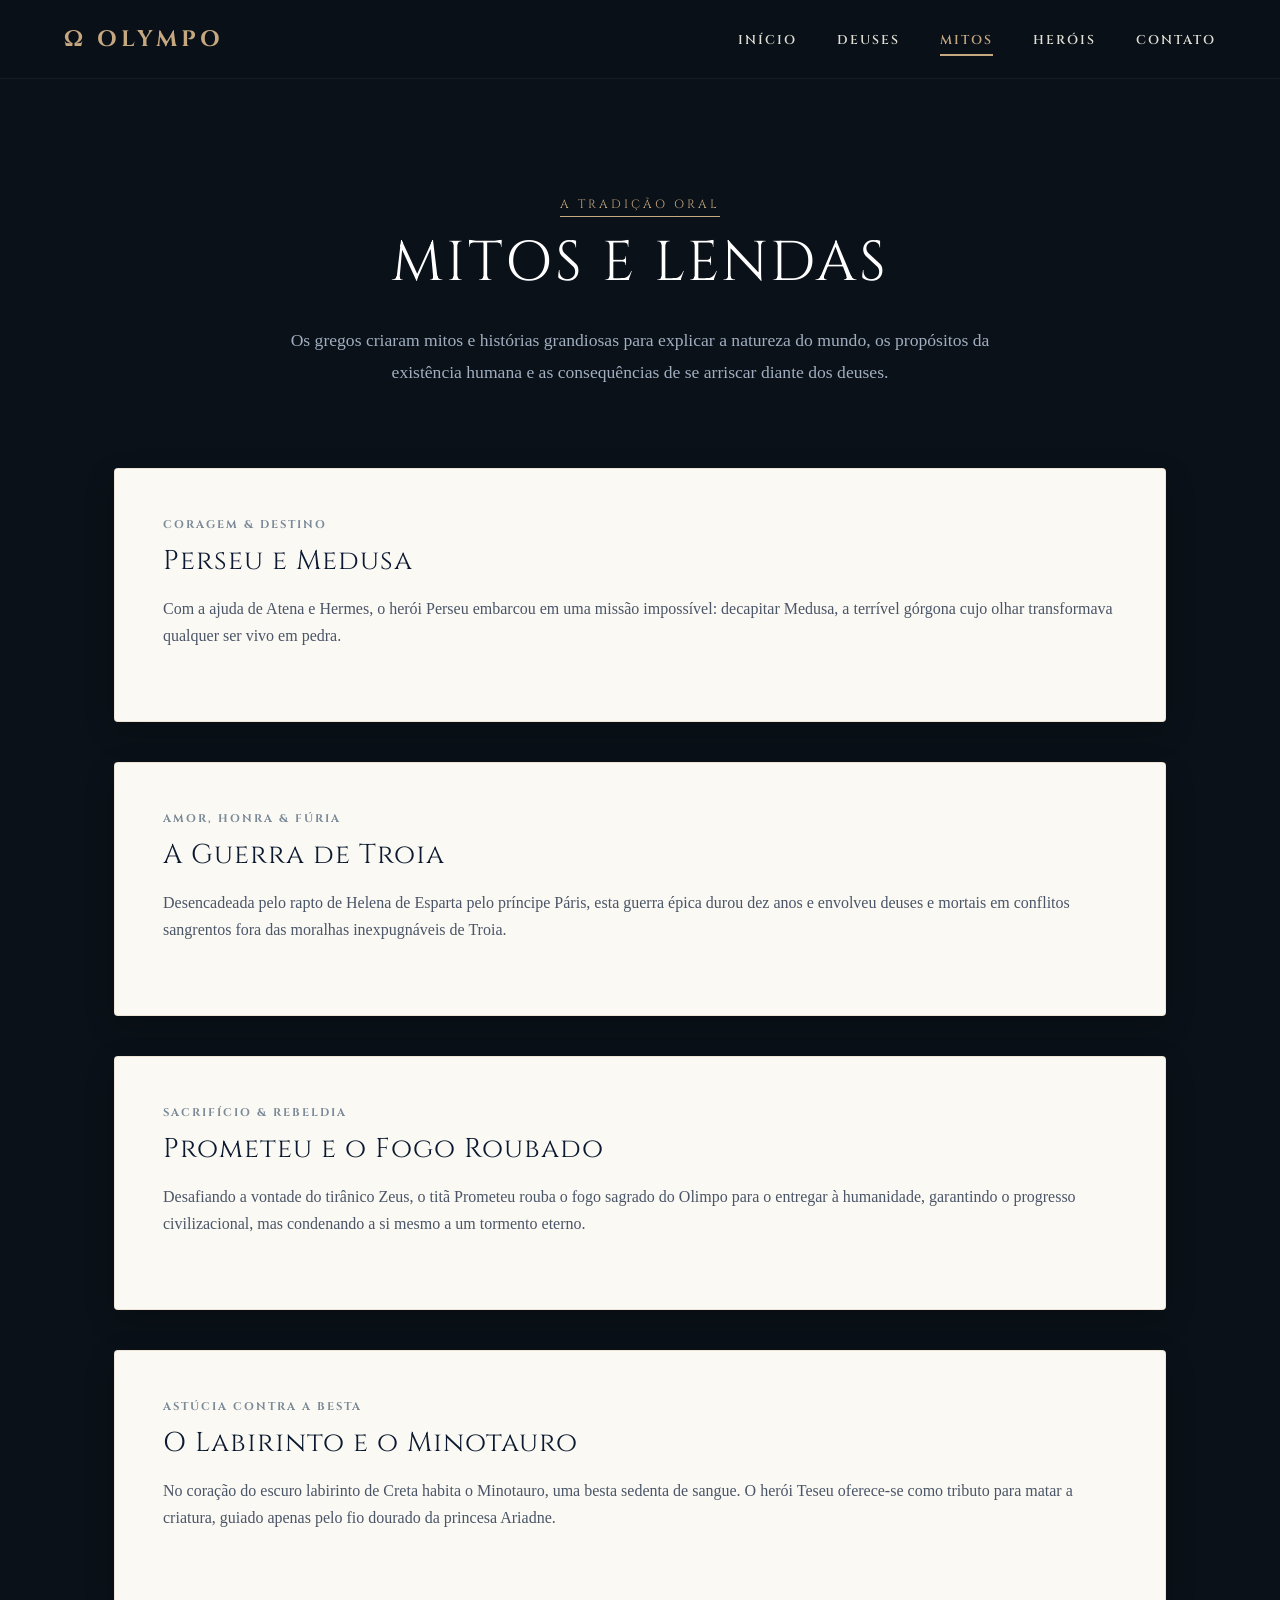
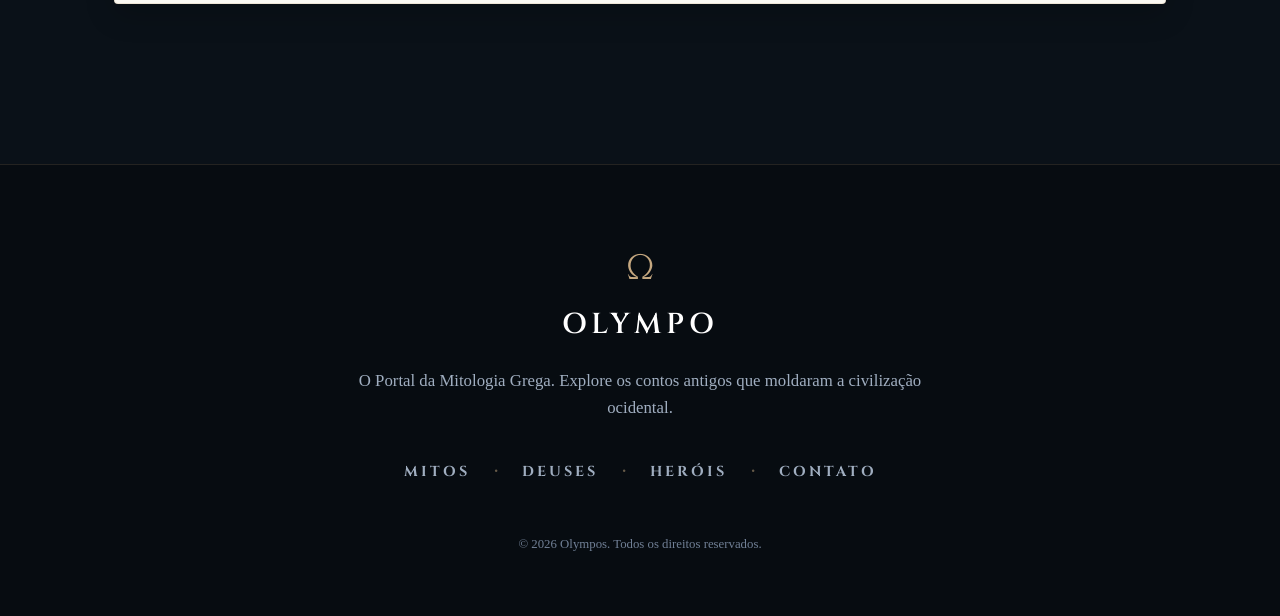
==== mitos.html @ 3df2b852 "Add files via upload" ====
<!DOCTYPE html>
<html lang="pt-BR">
<head>
    <meta charset="UTF-8">
    <meta name="viewport" content="width=device-width, initial-scale=1.0">
    <title>Mitos e Lendas - Olympo</title>
    <!-- Meta descrição para SEO do portal -->
    <meta name="description" content="Explore as grandes narrativas da mitologia grega criadas para explicar a natureza do mundo, os deuses e os homens.">
    <!-- Vinculação do arquivo CSS unificado -->
    <link rel="stylesheet" href="style.css">
</head>
<body>

    <!-- Header Transparente Premium Unificado -->
    <header>
        <div class="logo">&Omega; Olympo</div>
        <nav>
            <ul class="nav-menu">
                <li><a href="index.html">Início</a></li>
                <li><a href="deuses.html">Deuses</a></li>
                <li><a href="mitos.html" class="active">Mitos</a></li>  
                <li><a href="herois.html">Heróis</a></li>
                <li><a href="contato.html">Contato</a></li>
            </ul>
            <!-- Botão do menu hamburguer para responsividade via JS -->
            <div class="menu-toggle" id="mobile-menu">&#9776;</div>
        </nav>
    </header>

    <!-- Conteúdo da Página de Mitos -->
    <main class="container">

        <section class="intro-mitos">
            <div class="greco-top-line">A TRADIÇÃO ORAL</div>
            <h2>Mitos e Lendas</h2>
            <p class="section-tagline">Os gregos criaram mitos e histórias grandiosas para explicar a natureza do mundo, os propósitos da existência humana e as consequências de se arriscar diante dos deuses.</p>
        </section>

        <section class="mitos-list-section">
            
            <!-- Mito 1: Perseu e Medusa -->
            <div class="card-horizontal-mito perseu-img">
                <div class="mito-content">
                    <span class="mito-category">CORAGEM &amp; DESTINO</span>
                    <h3>Perseu e Medusa</h3>
                    <p>Com a ajuda de Atena e Hermes, o herói Perseu embarcou em uma missão impossível: decapitar Medusa, a terrível górgona cujo olhar transformava qualquer ser vivo em pedra.</p>
                </div>
            </div>

            <!-- Mito 2: A Guerra de Troia -->
            <div class="card-horizontal-mito troia-img">
                <div class="mito-content">
                    <span class="mito-category">AMOR, HONRA &amp; FÚRIA</span>
                    <h3>A Guerra de Troia</h3>
                    <p>Desencadeada pelo rapto de Helena de Esparta pelo príncipe Páris, esta guerra épica durou dez anos e envolveu deuses e mortais em conflitos sangrentos fora das moralhas inexpugnáveis de Troia.</p>
                </div>
            </div>

            <!-- Mito 3: Prometeu -->
            <div class="card-horizontal-mito odisseia-img">
                <div class="mito-content">
                    <span class="mito-category">SACRIFÍCIO &amp; REBELDIA</span>
                    <h3>Prometeu e o Fogo Roubado</h3>
                    <p>Desafiando a vontade do tirânico Zeus, o titã Prometeu rouba o fogo sagrado do Olimpo para o entregar à humanidade, garantindo o progresso civilizacional, mas condenando a si mesmo a um tormento eterno.</p>
                </div>
            </div>

            <!-- Mito 4: O Labirinto -->
            <div class="card-horizontal-mito prometeu-img">
                <div class="mito-content">
                    <span class="mito-category">ASTÚCIA CONTRA A BESTA</span>
                    <h3>O Labirinto e o Minotauro</h3>
                    <p>No coração do escuro labirinto de Creta habita o Minotauro, uma besta sedenta de sangue. O herói Teseu oferece-se como tributo para matar a criatura, guiado apenas pelo fio dourado da princesa Ariadne.</p>
                </div>
            </div>

        </section>
    </main>

    <!-- Rodapé Premium -->
    <footer class="footer-premium">
        <div class="footer-symbol">&Omega;</div>
        <h3 class="footer-title">Olympo</h3>
        <p class="footer-tagline">O Portal da Mitologia Grega. Explore os contos antigos que moldaram a civilização ocidental.</p>
        
        <nav class="footer-nav">
            <a href="mitos.html">Mitos</a>
            <span class="footer-bullet">&bull;</span>
            <a href="deuses.html">Deuses</a>
            <span class="footer-bullet">&bull;</span>
            <a href="herois.html">Heróis</a>
            <span class="footer-bullet">&bull;</span>
            <a href="contato.html">Contato</a>
        </nav>
        
        <p class="footer-copyright">&copy; 2026 Olympos. Todos os direitos reservados.</p>
    </footer>

    <!-- Vinculação do arquivo de scripts para o menu mobile -->
    <script src="script.js"></script>
</body>
</html>
---- style.css ----
@import url('https://fonts.googleapis.com/css2?family=Cinzel:wght@400;600;700&display=swap');

/* ==========================================================================
   CONFIGURAÇÕES GERAIS
   ========================================================================== */
* {
    margin: 0;
    padding: 0;
    box-sizing: border-box;
    font-family: 'Cinzel', 'Georgia', serif;
}

body {
    background-color: #0a1118;
    color: #f4f1ea; /* CORRIGIDO: Texto geral do corpo agora é claro (marfim) */
    display: flex;
    flex-direction: column;
    min-height: 100vh;
}

/* ==========================================================================
   CABEÇALHO RECONSTRUÍDO (Contraste Corrigido)
   ========================================================================== */
header {
    background-color: rgba(10, 17, 24, 0.75); /* CORRIGIDO: Fundo translúcido escuro combina melhor */
    backdrop-filter: blur(10px); 
    -webkit-backdrop-filter: blur(10px);
    padding: 1.5rem 5%;
    display: flex;
    justify-content: space-between; 
    align-items: center;
    position: absolute; 
    width: 100%;
    top: 0;
    left: 0;
    z-index: 1000;
    border-bottom: 1px solid rgba(255, 255, 255, 0.05);
}

.logo {
    font-size: 1.4rem;
    font-weight: 700;
    letter-spacing: 4px;
    text-transform: uppercase;
    color: #c5a880; /* CORRIGIDO: Logo agora é Dourado Mítico */
}

nav {
    display: flex;
    align-items: center;
}

/* Lista de Links Alinhada Horizontalmente */
nav .nav-menu {
    display: flex;
    list-style: none;
    gap: 2.5rem; 
}

nav .nav-menu li a {
    color: #dfdfd5; /* CORRIGIDO: Links do menu em tom claro legível */
    text-decoration: none;
    font-size: 0.8rem;
    font-weight: 600;
    text-transform: uppercase;
    letter-spacing: 2px;
    padding-bottom: 5px;
    border-bottom: 2px solid transparent;
    transition: all 0.3s ease;
}

nav .nav-menu li a:hover, 
nav .nav-menu li a.active {
    color: #c5a880; /* CORRIGIDO: Destaque ativo/hover em dourado */
    border-bottom: 2px solid #c5a880; 
    opacity: 1;
}

/* Ícone de Menu Mobile */
.menu-toggle {
    display: none;
    font-size: 1.8rem;
    cursor: pointer;
    color: #f4f1ea; /* CORRIGIDO: Hamburguer legível no mobile */
}

/* ==========================================================================
   SEÇÃO HERO (TELA CHEIA) - CORRIGIDA PARA CONTRASTE COM CINZA CLARO
   ========================================================================== */
.hero-fullscreen {
    position: relative;
    width: 100%;
    height: 100vh;
    /* Mantido o fundo original claro e gradiente suave da imagem */
    background-image: linear-gradient(to bottom, rgba(255,255,255,0.4), rgba(245,242,235,0.95)), 
                      url('https://encrypted-tbn0.gstatic.com/images?q=tbn:ANd9GcQ0jqxE3vVcSibjJhusInUXn5hVVrMH3Pu-svurmaQg-Q&s=10');
    background-size: cover;
    background-position: center;
    display: flex;
    justify-content: center;
    align-items: center;
    text-align: center;
    padding: 0 1rem;
}

.hero-content {
    max-width: 800px;
}

.hero-symbol {
    font-size: 3rem;
    color: #0b1a30; /* CORRIGIDO: Símbolo em azul escuro para contrastar com o cinza claro */
    margin-bottom: 0.5rem;
}

.hero-fullscreen h1 {
    font-size: 4.5rem;
    text-transform: uppercase;
    letter-spacing: 8px;
    color: #0b1a30; /* CORRIGIDO: Mudado de branco para azul escuro profundo para perfeita leitura */
    margin-bottom: 1.5rem;
    font-weight: 400;
}

.hero-fullscreen p {
    font-size: 1.25rem;
    line-height: 1.8;
    color: #2c3e50; /* CORRIGIDO: Tom escuro para destacar a frase em itálico */
    margin-bottom: 2.5rem;
    font-style: italic;
}

/* Botões Estilizados */
.hero-buttons {
    display: flex;
    justify-content: center;
    gap: 1.5rem;
}

.btn-primary {
    background-color: #c5a880; /* CORRIGIDO: Botão primário agora usa o dourado do Olimpo */
    color: #0a1118; /* Texto escuro dentro do botão claro */
    text-decoration: none;
    padding: 1rem 2rem;
    text-transform: uppercase;
    font-size: 0.85rem;
    letter-spacing: 2px;
    font-weight: bold;
    border: 1px solid #c5a880;
    transition: all 0.3s ease;
}

.btn-primary:hover {
    background-color: transparent;
    color: #c5a880;
}

.btn-secondary {
    background-color: transparent;
    color: #0b1a30; /* CORRIGIDO: Texto em azul escuro para aparecer no fundo cinza */
    text-decoration: none;
    padding: 1rem 2rem;
    text-transform: uppercase;
    font-size: 0.85rem;
    letter-spacing: 2px;
    font-weight: bold;
    border: 1px solid #0b1a30; /* CORRIGIDO: Borda escura acompanhando o texto */
    transition: all 0.3s ease;
}

.btn-secondary:hover {
    background-color: #0b1a30;
    color: #ffffff;
}

.scroll-down {
    position: absolute;
    bottom: 2rem;
    font-size: 0.75rem;
    text-transform: uppercase;
    letter-spacing: 3px;
    color: #2c3e50; /* CORRIGIDO: Escurecido para dar leitura no rodapé claro do hero */
    opacity: 0.7;
}

/* ==========================================================================
   CONTEÚDO INFERIOR E CARDS
   ========================================================================== */
.container {
    max-width: 1200px;
    margin: 4rem auto;
    padding: 0 1.5rem;
}

.intro-caos {
    text-align: center;
    max-width: 900px;
    margin: 0 auto 5rem auto;
}

.greco-symbol {
    font-size: 1.8rem;
    color: #c5a880; /* CORRIGIDO: Símbolo em dourado */
    margin-bottom: 1.5rem;
}

.intro-caos h2 {
    font-size: 2.5rem;
    font-weight: 400;
    line-height: 1.4;
    letter-spacing: 2px;
    color: #ffffff; /* CORRIGIDO: Título em destaque claro */
    margin-bottom: 2rem;
}

.intro-caos p {
    font-size: 1.1rem;
    line-height: 1.8;
    color: #a0aec0; /* CORRIGIDO: Cinza suave legível sobre fundo escuro */
}

.divider-line {
    width: 1px;
    height: 80px;
    background-color: #c5a880; /* CORRIGIDO: Linha divisória dourada */
    margin: 3rem auto 0 auto;
    opacity: 0.4;
}

.section-title {
    font-size: 2.2rem;
    font-weight: 400;
    letter-spacing: 2px;
    color: #ffffff; /* CORRIGIDO: Legibilidade do título da seção */
    margin-bottom: 0.5rem;
}

.underline-title {
    width: 60px;
    height: 3px;
    background-color: #c5a880; /* CORRIGIDO: Linha inferior dourada */
    margin-bottom: 2.5rem;
}

.grid-cards-premium {
    display: grid;
    grid-template-columns: repeat(3, 1fr); 
    gap: 2rem;
    margin-bottom: 3rem;
}

.card-premium {
    background-color: #fcfaf6;
    color: #0b1a30; /* Mantém os textos internos do card escuros sobre o fundo claro */
    border-radius: 12px;
    padding: 6rem 2rem 2.5rem 2rem;
    box-shadow: 0 10px 25px rgba(0, 0, 0, 0.3);
    border: 1px solid rgba(197, 168, 128, 0.3); /* Bordinha dourada sutil */
    position: relative;
    background-size: cover;
    background-position: center;
}

.zeus-bg, .poseidon-bg, .hades-bg {
    background-image: linear-gradient(to bottom, rgba(252,250,246,0.92), rgba(252,250,246,0.98));
}

.card-symbol {
    font-size: 1.5rem;
    margin-bottom: 0.5rem;
    color: #c5a880; /* Ícones internos do card em ouro */
    font-weight: bold;
}

.card-premium h3 {
    font-size: 1.8rem;
    margin-bottom: 0.2rem;
    color: #0b1a30;
}

.card-subtitle {
    font-size: 0.8rem;
    text-transform: uppercase;
    color: #7b8a99;
    margin-bottom: 1rem;
    font-weight: bold;
    display: block;
}

.center-link {
    text-align: center;
    margin-top: 2rem;
}

.panteon-link {
    color: #c5a880; /* CORRIGIDO: Link externo em dourado místico */
    text-decoration: none;
    font-size: 0.85rem;
    text-transform: uppercase;
    letter-spacing: 2px;
    font-weight: bold;
    opacity: 0.8;
    transition: opacity 0.3s;
}

.panteon-link:hover {
    opacity: 1;
    text-decoration: underline;
}

/* ==========================================================================
   RODAPÉ EDITORIAL PREMIUM (Adaptado ao Tema Escuro)
   ========================================================================== */
.footer-premium {
    background-color: #070c11; /* CORRIGIDO: Fundo ligeiramente mais escuro que o body */
    color: #dfdfd5; 
    text-align: center;
    padding: 5rem 1.5rem 4rem 1.5rem; 
    display: flex;
    flex-direction: column;
    align-items: center;
    justify-content: center;
    border-top: 1px solid rgba(197, 168, 128, 0.15); 
    margin-top: auto; 
}

.footer-symbol {
    font-size: 2.2rem;
    color: #c5a880; /* CORRIGIDO: Símbolo dourado */
    margin-bottom: 0.8rem;
}

.footer-title {
    font-size: 1.8rem;
    text-transform: uppercase;
    letter-spacing: 5px; 
    font-weight: 600;
    color: #ffffff;
    margin-bottom: 1.5rem;
}

.footer-tagline {
    font-size: 1.05rem;
    font-family: 'Georgia', serif;
    color: #a0aec0; 
    max-width: 600px;
    line-height: 1.6;
    margin-bottom: 2.5rem;
}

/* Links centrais do Rodapé */
.footer-nav {
    display: flex;
    align-items: center;
    justify-content: center;
    gap: 1.5rem;
    margin-bottom: 3.5rem;
}

.footer-nav a {
    color: #a0aec0; 
    text-decoration: none;
    font-size: 0.9rem;
    text-transform: uppercase;
    letter-spacing: 3px;
    font-weight: bold;
    transition: color 0.3s ease;
}

.footer-nav a:hover {
    color: #c5a880; /* Hover dourado */
}

.footer-bullet {
    color: #c5a880;
    font-size: 0.8rem;
    opacity: 0.5;
}

/* Linha final de Copyright */
.footer-copyright {
    font-size: 0.8rem;
    color: #718096;
    font-family: 'Georgia', serif;
}

@media (max-width: 480px) {
    .footer-nav {
        flex-direction: column;
        gap: 1rem;
    }
    .footer-bullet {
        display: none;
    }
}

/* ==========================================================================
   RESPONSIVIDADE MOBILE
   ========================================================================== */
@media (max-width: 768px) {
    header {
        padding: 1rem 5%;
    }
    
    nav .nav-menu {
        display: none; 
    }

    .menu-toggle {
        display: block; 
    }
}

/* ==========================================================================
   ESTILOS EXCLUSIVOS DA PÁGINA DE DEUSES 
   ========================================================================== */
.intro-panteon {
    text-align: center;
    max-width: 800px;
    margin: 6rem auto 4rem auto; 
}

.intro-panteon h2 {
    font-size: 3.2rem;
    text-transform: uppercase;
    letter-spacing: 4px;
    color: #ffffff; /* CORRIGIDO: Branco nítido */
    margin-bottom: 1.5rem;
    font-weight: 400;
}

.grid-deuses-12 {
    display: grid;
    grid-template-columns: repeat(4, 1fr); 
    gap: 2rem;
    margin-bottom: 6rem;
}

.hera-bg, .demeter-bg, .atena-bg, .apolo-bg, .artemis-bg, 
.ares-bg, .afrodite-bg, .hefesto-bg, .hermes-bg, .dionisio-bg {
    background-image: linear-gradient(to bottom, rgba(252,250,246,0.92), rgba(252,250,246,0.98));
}

@media (max-width: 1024px) {
    .grid-deuses-12 {
        grid-template-columns: repeat(2, 1fr); 
    }
}

@media (max-width: 600px) {
    .grid-deuses-12 {
        grid-template-columns: 1fr; 
    }
    .intro-panteon h2 {
        font-size: 2.2rem;
    }
}
  
/* ==========================================================================
   CORREÇÃO DEFINITIVA MITOS E LENDAS (Fundo Escuro Adaptado)
   ========================================================================== */
main.container {
    display: block !important;
    max-width: 1100px;
    margin: 12rem auto 4rem auto !important; 
    padding: 0 1.5rem;
}

.intro-mitos {
    text-align: center;
    max-width: 750px;
    margin: 0 auto 5rem auto !important;
}

.greco-top-line {
    font-size: 0.75rem;
    letter-spacing: 3px;
    text-transform: uppercase;
    color: #c5a880; /* CORRIGIDO: Dourado para o topo */
    margin-bottom: 0.5rem;
    display: inline-block;
    border-bottom: 1px solid #c5a880;
    padding-bottom: 4px;
}

.intro-mitos h2 {
    font-size: 3.5rem;
    text-transform: uppercase;
    letter-spacing: 3px;
    color: #ffffff; /* CORRIGIDO: Branco de Alto Impacto */
    margin-bottom: 1.5rem;
    font-weight: 400;
}

.section-tagline {
    font-size: 1.1rem;
    line-height: 1.8;
    color: #a0aec0; /* CORRIGIDO: Legibilidade do texto descritivo */
    font-family: 'Georgia', serif;
}

.mitos-list-section {
    display: flex !important;
    flex-direction: column !important;
    gap: 2.5rem !important; 
    width: 100%;
    margin-bottom: 6rem;
}

.card-horizontal-mito {
    display: flex !important;
    background-color: #fbf9f3 !important; 
    border: 1px solid rgba(197, 168, 128, 0.25) !important;
    border-radius: 4px;
    overflow: hidden;
    width: 100%;
    min-height: auto; 
    box-shadow: 0 10px 30px rgba(0, 0, 0, 0.2);
}

.mito-content {
    width: 100% !important; 
    padding: 3rem;
    display: flex !important;
    flex-direction: column;
    justify-content: center;
    background: none !important; 
}

.mito-category {
    font-size: 0.7rem;
    text-transform: uppercase;
    color: #7b8a99;
    letter-spacing: 2px;
    font-weight: bold;
    margin-bottom: 0.6rem;
    display: block;
}

.mito-content h3 {
    font-size: 1.7rem;
    color: #0b1a30; /* Mantém escuro para ler dentro do card claro */
    margin-bottom: 1rem;
    font-weight: 400;
    letter-spacing: 1px;
}

.mito-content p {
    font-family: 'Georgia', serif;
    font-size: 1rem;
    line-height: 1.7;
    color: #4a5568;
    margin-bottom: 1.5rem;
}

.mito-link {
    color: #0b1a30;
    text-decoration: none;
    font-size: 0.8rem;
    text-transform: uppercase;
    letter-spacing: 1px;
    font-weight: bold;
    opacity: 0.6;
    transition: opacity 0.3s ease;
    align-self: flex-start; 
}

.mito-link:hover {
    opacity: 1;
}

@media (max-width: 768px) {
    main.container { margin: 8rem auto 4rem auto !important; }
    .mito-content { padding: 2rem; }
    .intro-mitos h2 { font-size: 2.3rem; }
}

/* ==========================================================================
   ESTILOS EXCLUSIVOS PÁGINA DE HERÓIS
   ========================================================================== */
.intro-herois {
    text-align: center;
    max-width: 800px;
    margin: 12rem auto 4rem auto !important; 
}

.intro-herois h2 {
    font-size: 3.2rem;
    text-transform: uppercase;
    letter-spacing: 4px;
    color: #ffffff; /* CORRIGIDO */
    margin-bottom: 1.5rem;
    font-weight: 400;
}

.grid-herois {
    display: grid;
    grid-template-columns: repeat(3, 1fr); 
    gap: 2rem;
    margin-bottom: 6rem;
}

.card-heroi {
    background-color: #fbf9f3 !important; 
    border: 1px solid rgba(197, 168, 128, 0.2) !important;
    border-radius: 4px;
    padding: 3rem 2rem;
    display: flex !important;
    flex-direction: column;
    justify-content: space-between;
    min-height: 320px;
    box-shadow: 0 10px 25px rgba(0, 0, 0, 0.2);
    transition: transform 0.3s ease, box-shadow 0.3s ease;
}

.card-heroi:hover {
    transform: translateY(-5px);
    box-shadow: 0 15px 30px rgba(197, 168, 128, 0.15);
}

.heroi-tagline {
    font-size: 0.75rem;
    text-transform: uppercase;
    color: #7b8a99;
    letter-spacing: 2px;
    font-weight: bold;
    margin-bottom: 0.5rem;
    display: block;
}

.card-heroi h3 {
    font-size: 1.8rem;
    color: #0b1a30;
    font-weight: 400;
    letter-spacing: 1px;
    margin-bottom: 1rem;
}

.heroi-separator {
    width: 40px;
    height: 1px;
    background-color: rgba(11, 26, 48, 0.2);
    margin-bottom: 1.5rem;
}

.card-heroi p {
    font-family: 'Georgia', serif;
    font-size: 1rem;
    line-height: 1.7;
    color: #4a5568;
    margin-bottom: 2rem;
}

.heroi-feito {
    font-size: 0.9rem;
    color: #0b1a30;
    line-height: 1.6;
}

.heroi-feito strong {
    text-transform: uppercase;
    font-size: 0.8rem;
    letter-spacing: 1px;
    color: #7b8a99;
}

@media (max-width: 1024px) {
    .grid-herois {
        grid-template-columns: repeat(2, 1fr); 
    }
}

@media (max-width: 768px) {
    .intro-herois { margin: 8rem auto 3rem auto !important; }
    .intro-herois h2 { font-size: 2.3rem; }
    .grid-herois {
        grid-template-columns: 1fr; 
        gap: 1.5rem;
    }
    .card-heroi { min-height: auto; padding: 2rem; }
}

/* ==========================================================================
   ESTILOS EXCLUSIVOS TELA DE CONTATO (OFERENDA)
   ========================================================================== */
.contato-split-container {
    display: flex !important;
    min-height: calc(100vh - 80px); 
    width: 100%;
    margin-top: 80px; 
    background-color: #fbf9f3;
}

.contato-info-side {
    width: 50%;
    background-color: #f3efe6; 
    background-image: linear-gradient(to right, rgba(243, 239, 230, 0.92), rgba(243, 239, 230, 0.85)); 
    background-size: cover;
    background-position: center;
    display: flex;
    align-items: center;
    justify-content: center;
    padding: 4rem;
}

.info-side-content {
    width: 100%;
    max-width: 460px;
}

.contato-info-side h2 {
    font-size: 3rem;
    text-transform: uppercase;
    color: #0b1a30;
    letter-spacing: 2px;
    margin-bottom: 1.5rem;
    font-weight: 400;
    line-height: 1.2;
}

.contato-description {
    font-family: 'Georgia', serif;
    font-size: 1.05rem;
    line-height: 1.8;
    color: #4a5568;
    margin-bottom: 3.5rem;
}

.contato-channels {
    display: flex;
    flex-direction: column;
    gap: 2rem;
}

.channel-item {
    display: flex;
    align-items: center;
    gap: 1.2rem;
}

.channel-icon {
    width: 44px;
    height: 44px;
    border-radius: 50%;
    border: 1px solid rgba(11, 26, 48, 0.15);
    display: flex;
    align-items: center;
    justify-content: center;
    color: #0b1a30;
    background-color: rgba(255, 255, 255, 0.4);
    flex-shrink: 0;
}

.channel-icon svg {
    width: 20px !important;
    height: 20px !important;
}

.channel-text {
    display: flex;
    flex-direction: column;
    gap: 0.2rem;
}

.channel-text strong {
    font-size: 0.8rem;
    text-transform: uppercase;
    letter-spacing: 1.5px;
    color: #7b8a99;
}

.channel-text span {
    font-size: 0.95rem;
    color: #0b1a30;
}

.contato-form-side {
    width: 50%;
    background-color: #fbf9f3;
    display: flex;
    align-items: center;
    justify-content: center;
    padding: 4rem;
}

.form-side-content {
    width: 100%;
    max-width: 460px;
}

.form-header {
    text-align: center;
    margin-bottom: 3rem;
}

.omega-symbol {
    font-size: 1.8rem;
    color: #0b1a30;
    display: block;
    margin-bottom: 0.5rem;
}

.form-header h2 {
    font-size: 2.2rem;
    text-transform: uppercase;
    letter-spacing: 1px;
    color: #0b1a30;
    font-weight: 400;
    margin-bottom: 0.5rem;
}

.form-header p {
    font-size: 0.9rem;
    color: #7b8a99;
}

.altar-form {
    display: flex;
    flex-direction: column;
    gap: 1.8rem;
}

.form-group {
    display: flex;
    flex-direction: column;
    gap: 0.5rem;
}

.form-group label {
    font-size: 0.75rem;
    text-transform: uppercase;
    letter-spacing: 1.5px;
    color: #7b8a99;
    font-weight: bold;
}

.form-group input,
.form-group textarea {
    width: 100%;
    background-color: #eae5da !important; 
    border: 1px solid rgba(11, 26, 48, 0.08);
    border-radius: 2px;
    padding: 0.9rem 1.2rem;
    font-size: 0.95rem;
    color: #0b1a30;
    font-family: inherit;
    transition: border-color 0.3s, background-color 0.3s;
}

.form-group input:focus,
.form-group textarea:focus {
    outline: none;
    border-color: rgba(11, 26, 48, 0.4);
    background-color: #e4dec0 !important;
}

.form-group input::placeholder,
.form-group textarea::placeholder {
    color: rgba(11, 26, 48, 0.4);
}

.btn-enviar-olimpo {
    background-color: #0b1a30 !important;
    color: #ffffff !important;
    border: none;
    border-radius: 2px;
    padding: 1.1rem;
    font-size: 0.85rem;
    text-transform: uppercase;
    letter-spacing: 2px;
    font-weight: bold;
    cursor: pointer;
    transition: background-color 0.3s, transform 0.2s;
    margin-top: 0.5rem;
}

.btn-enviar-olimpo:hover {
    background-color: #162a4a !important;
}

.btn-enviar-olimpo:active {
    transform: scale(0.99);
}

@media (max-width: 968px) {
    .contato-split-container {
        flex-direction: column !important;
        margin-top: 60px;
    }
    
    .contato-info-side, 
    .contato-form-side {
        width: 100%;
        padding: 4rem 2rem;
    }
    
    .contato-info-side h2 {
        font-size: 2.4rem;
    }
}
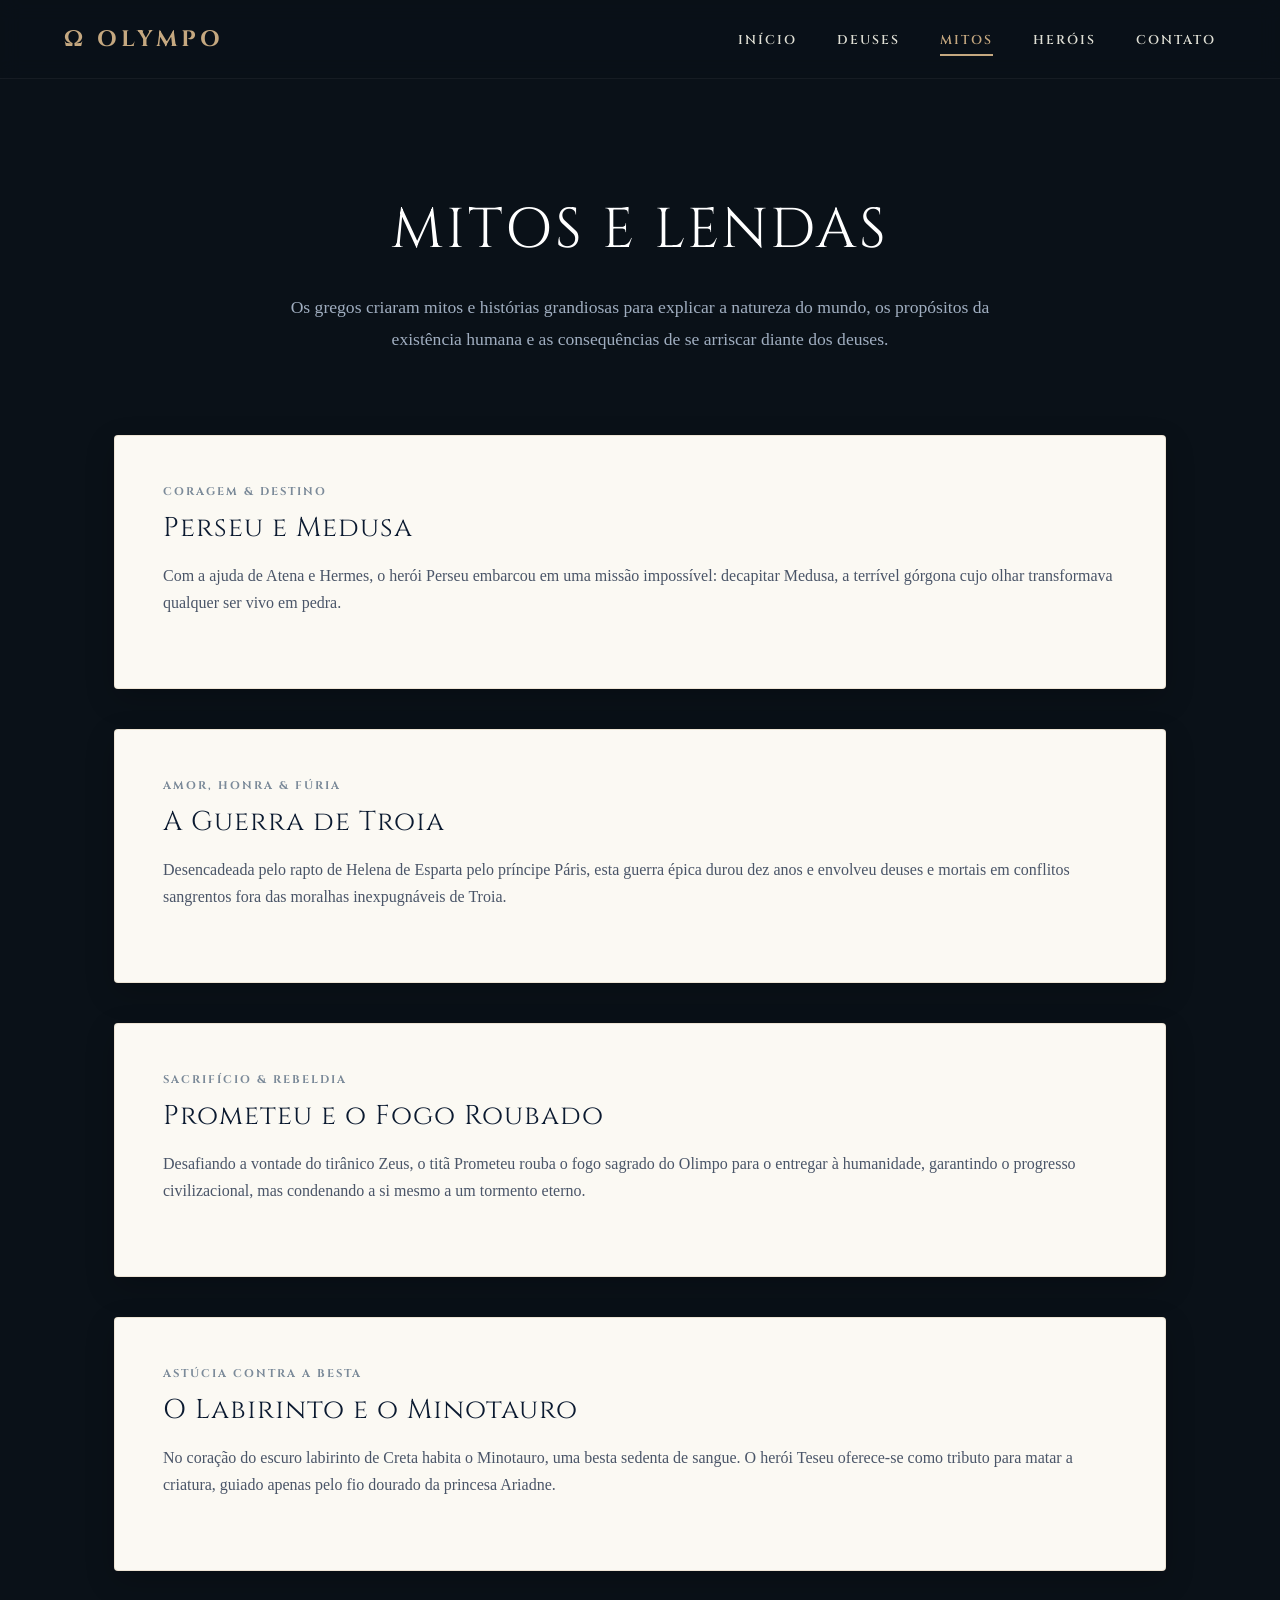
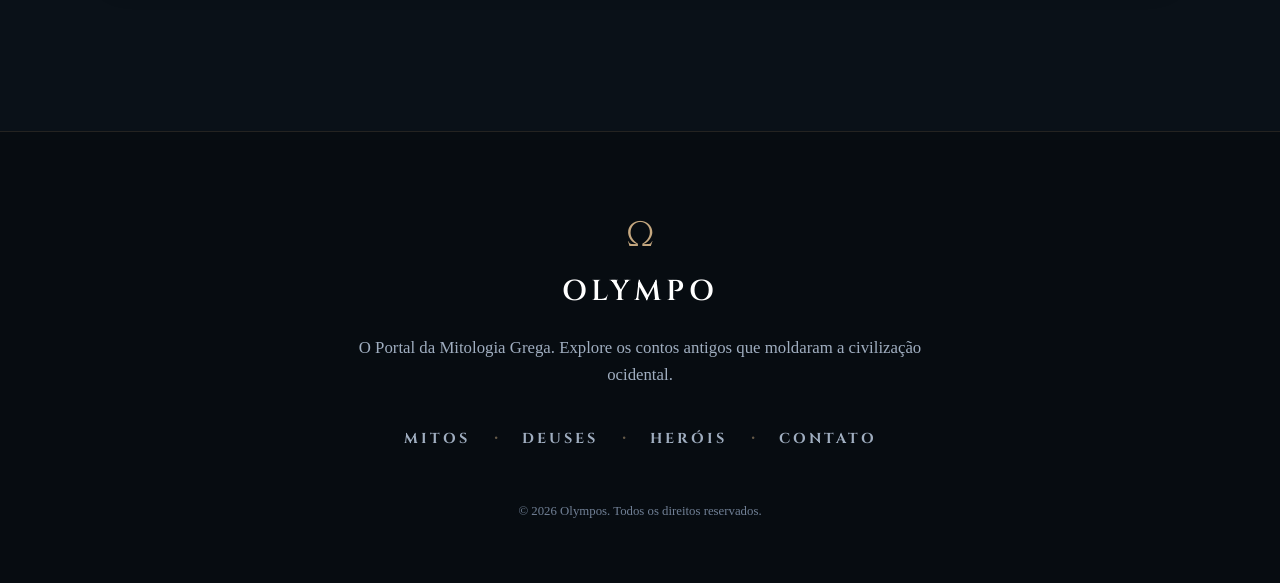
==== commit 7a669085: "Update mitos.html Removed a tag" ====
--- a/mitos.html
+++ b/mitos.html
@@ -31,7 +31,6 @@
     <main class="container">
 
         <section class="intro-mitos">
-            <div class="greco-top-line">A TRADIÇÃO ORAL</div>
             <h2>Mitos e Lendas</h2>
             <p class="section-tagline">Os gregos criaram mitos e histórias grandiosas para explicar a natureza do mundo, os propósitos da existência humana e as consequências de se arriscar diante dos deuses.</p>
         </section>
@@ -99,4 +98,4 @@
     <!-- Vinculação do arquivo de scripts para o menu mobile -->
     <script src="script.js"></script>
 </body>
-</html>+</html>
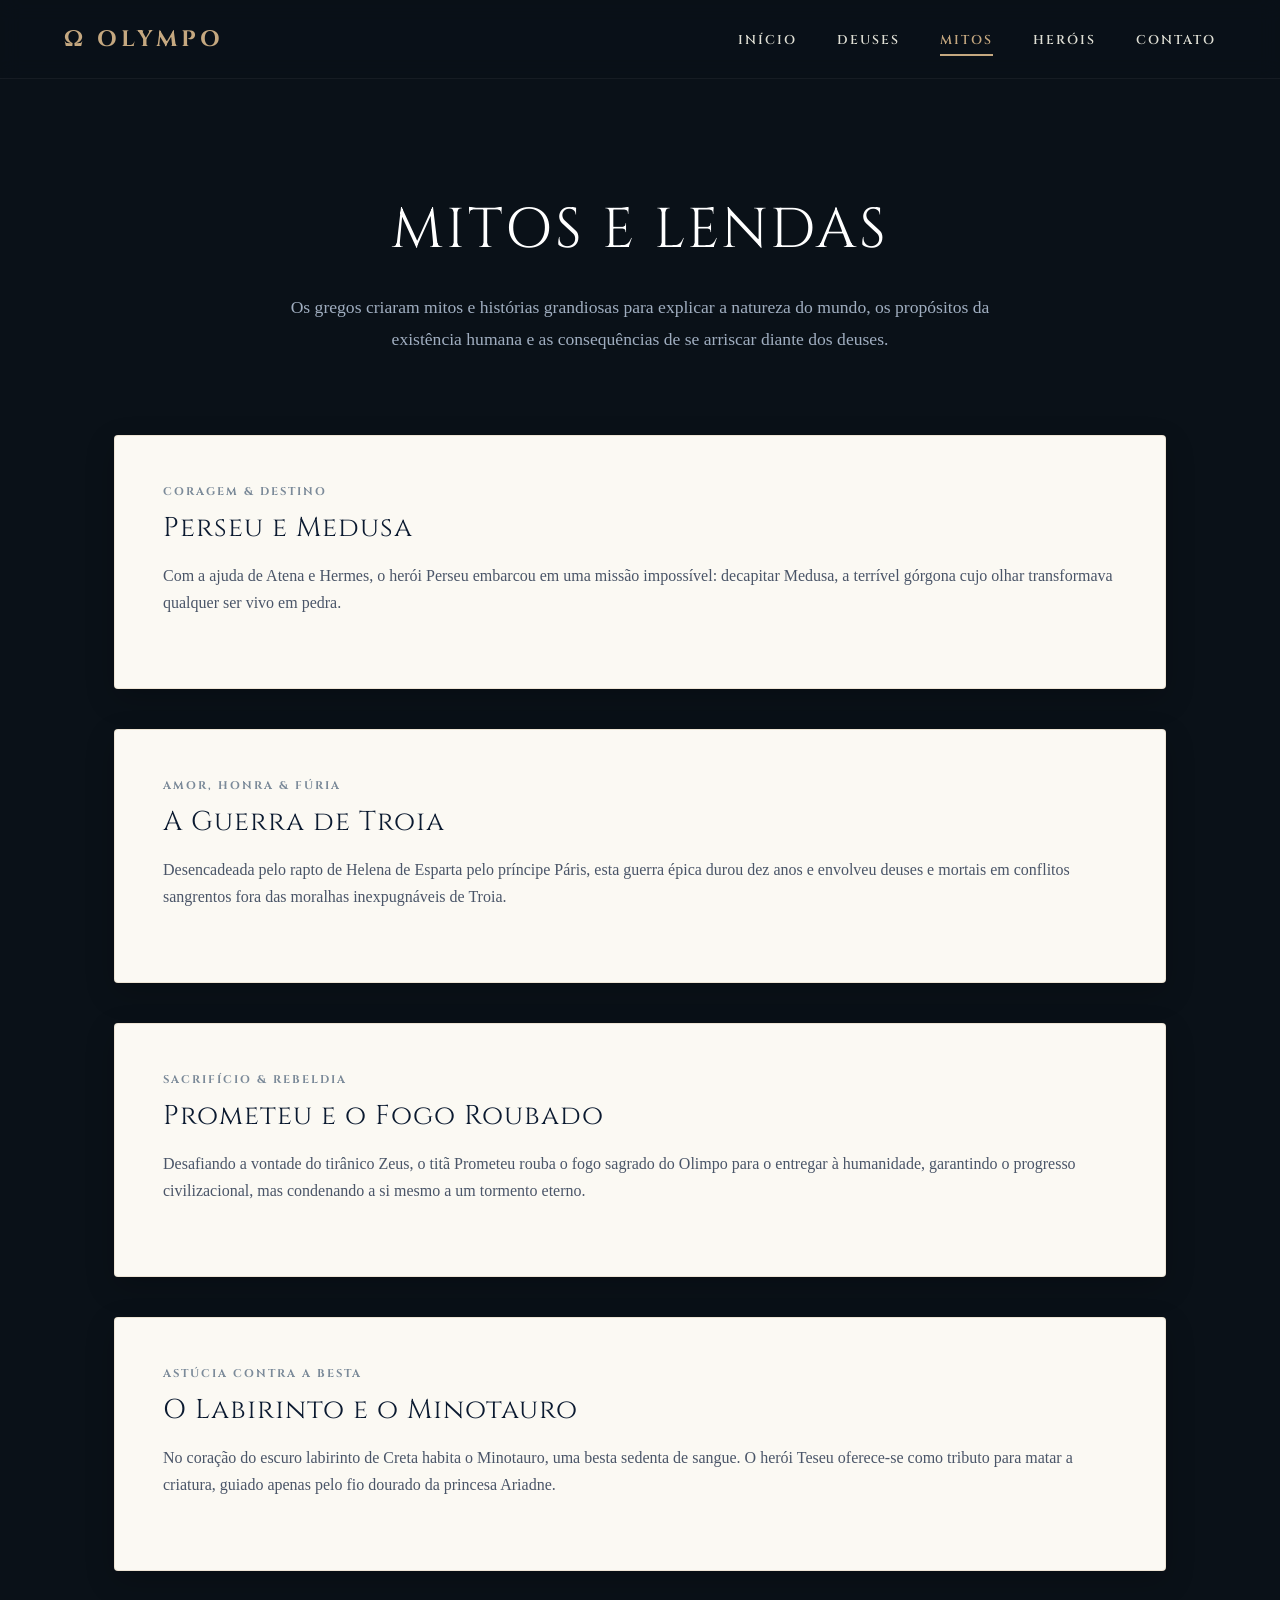
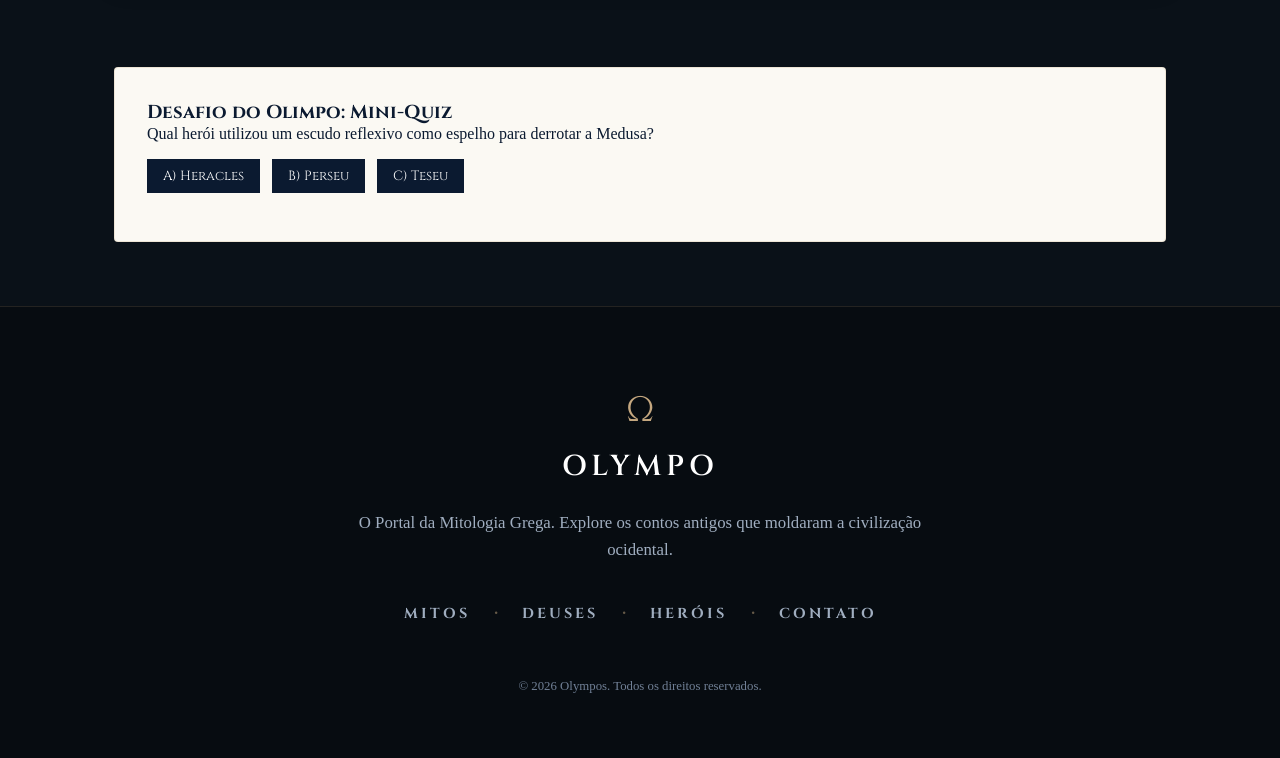
==== commit c1acb3db: "Update mitos.html Included quiz section" ====
--- a/mitos.html
+++ b/mitos.html
@@ -72,7 +72,18 @@
                     <p>No coração do escuro labirinto de Creta habita o Minotauro, uma besta sedenta de sangue. O herói Teseu oferece-se como tributo para matar a criatura, guiado apenas pelo fio dourado da princesa Ariadne.</p>
                 </div>
             </div>
+        </section>
 
+        <!-- Seção do Mini-Quiz Interativo -->
+        <section class="quiz-section" style="background: #fbf9f3; padding: 2rem; border-radius: 4px; margin-top: 3rem; color: #0b1a30; border: 1px solid rgba(197, 168, 128, 0.25);">
+            <h3>Desafio do Olimpo: Mini-Quiz</h3>
+            <p style="margin-bottom: 1rem; font-family: 'Georgia', serif;">Qual herói utilizou um escudo reflexivo como espelho para derrotar a Medusa?</p>
+            
+            <button onclick="checkAnswer(false)" style="padding: 0.5rem 1rem; margin-right: 0.5rem; cursor: pointer; background: #0b1a30; color: white; border: none;">A) Heracles</button>
+            <button onclick="checkAnswer(true)" style="padding: 0.5rem 1rem; margin-right: 0.5rem; cursor: pointer; background: #0b1a30; color: white; border: none;">B) Perseu</button>
+            <button onclick="checkAnswer(false)" style="padding: 0.5rem 1rem; cursor: pointer; background: #0b1a30; color: white; border: none;">C) Teseu</button>
+        
+            <div id="quiz-feedback" style="margin-top: 1rem; font-weight: bold;"></div>
         </section>
     </main>
 
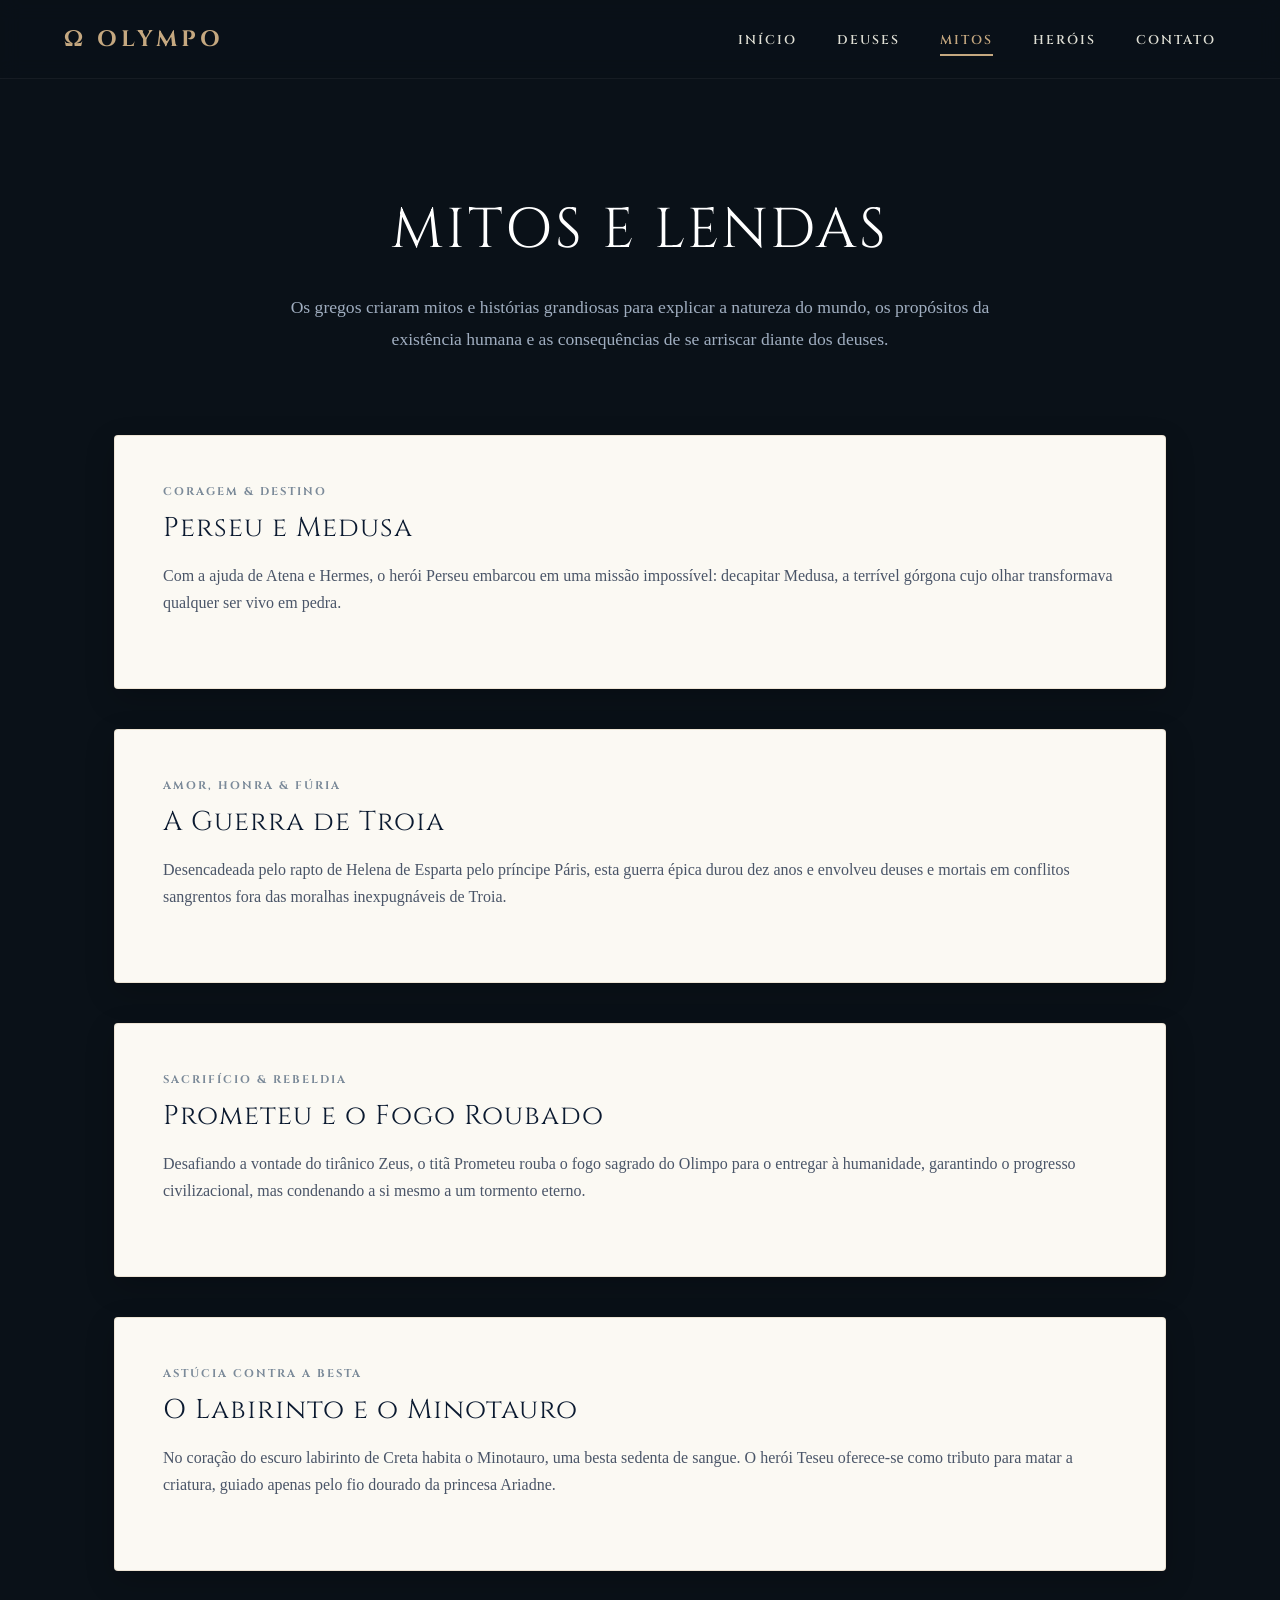
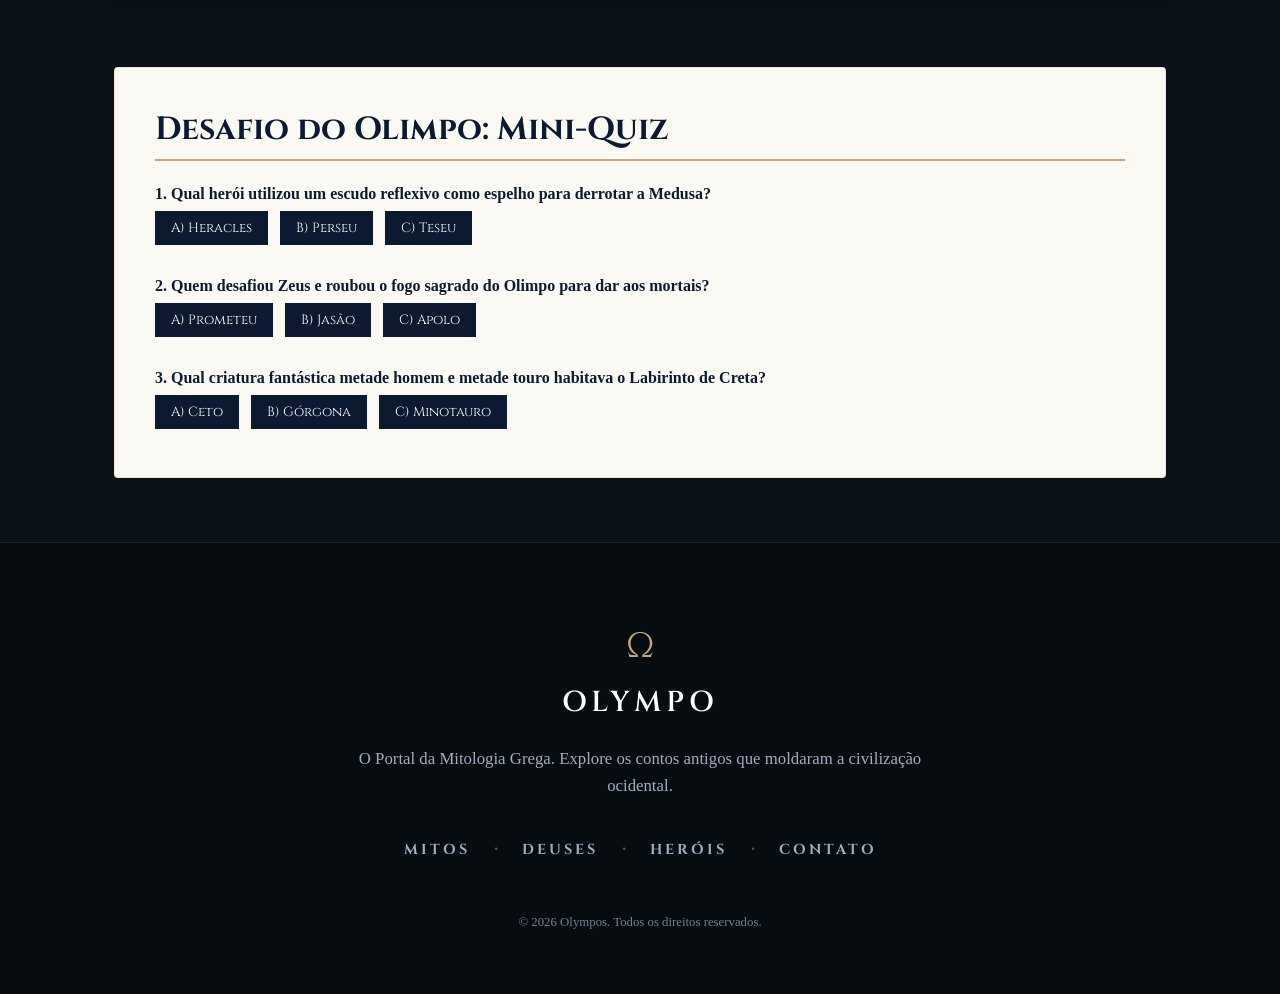
==== commit 78d3ec3e: "Update mitos.html Included more questions on the quiz section" ====
--- a/mitos.html
+++ b/mitos.html
@@ -72,19 +72,40 @@
                     <p>No coração do escuro labirinto de Creta habita o Minotauro, uma besta sedenta de sangue. O herói Teseu oferece-se como tributo para matar a criatura, guiado apenas pelo fio dourado da princesa Ariadne.</p>
                 </div>
             </div>
+
         </section>
+      
+<!-- Seção Ampliada do Mini-Quiz Interativo -->
+<section class="quiz-section" style="background: #fbf9f3; padding: 2.5rem; border-radius: 4px; margin-top: 4rem; color: #0b1a30; border: 1px solid rgba(197, 168, 128, 0.25);">
+    <h3 style="font-size: 2rem; margin-bottom: 1.5rem; border-bottom: 2px solid #c5a880; padding-bottom: 0.5rem;">Desafio do Olimpo: Mini-Quiz</h3>
+    
+    <!-- Pergunta 1 -->
+    <div class="quiz-item" style="margin-bottom: 2rem;">
+        <p style="font-weight: bold; margin-bottom: 0.5rem; font-family: 'Georgia', serif;">1. Qual herói utilizou um escudo reflexivo como espelho para derrotar a Medusa?</p>
+        <button onclick="checkAnswer(1, false)" style="padding: 0.5rem 1rem; margin-right: 0.5rem; cursor: pointer; background: #0b1a30; color: white; border: none;">A) Heracles</button>
+        <button onclick="checkAnswer(1, true)" style="padding: 0.5rem 1rem; margin-right: 0.5rem; cursor: pointer; background: #0b1a30; color: white; border: none;">B) Perseu</button>
+        <button onclick="checkAnswer(1, false)" style="padding: 0.5rem 1rem; cursor: pointer; background: #0b1a30; color: white; border: none;">C) Teseu</button>
+        <div id="quiz-feedback-1" style="margin-top: 0.5rem; font-weight: bold; font-size: 0.9rem;"></div>
+    </div>
 
-        <!-- Seção do Mini-Quiz Interativo -->
-        <section class="quiz-section" style="background: #fbf9f3; padding: 2rem; border-radius: 4px; margin-top: 3rem; color: #0b1a30; border: 1px solid rgba(197, 168, 128, 0.25);">
-            <h3>Desafio do Olimpo: Mini-Quiz</h3>
-            <p style="margin-bottom: 1rem; font-family: 'Georgia', serif;">Qual herói utilizou um escudo reflexivo como espelho para derrotar a Medusa?</p>
-            
-            <button onclick="checkAnswer(false)" style="padding: 0.5rem 1rem; margin-right: 0.5rem; cursor: pointer; background: #0b1a30; color: white; border: none;">A) Heracles</button>
-            <button onclick="checkAnswer(true)" style="padding: 0.5rem 1rem; margin-right: 0.5rem; cursor: pointer; background: #0b1a30; color: white; border: none;">B) Perseu</button>
-            <button onclick="checkAnswer(false)" style="padding: 0.5rem 1rem; cursor: pointer; background: #0b1a30; color: white; border: none;">C) Teseu</button>
-        
-            <div id="quiz-feedback" style="margin-top: 1rem; font-weight: bold;"></div>
-        </section>
+    <!-- Pergunta 2 -->
+    <div class="quiz-item" style="margin-bottom: 2rem;">
+        <p style="font-weight: bold; margin-bottom: 0.5rem; font-family: 'Georgia', serif;">2. Quem desafiou Zeus e roubou o fogo sagrado do Olimpo para dar aos mortais?</p>
+        <button onclick="checkAnswer(2, true)" style="padding: 0.5rem 1rem; margin-right: 0.5rem; cursor: pointer; background: #0b1a30; color: white; border: none;">A) Prometeu</button>
+        <button onclick="checkAnswer(2, false)" style="padding: 0.5rem 1rem; margin-right: 0.5rem; cursor: pointer; background: #0b1a30; color: white; border: none;">B) Jasão</button>
+        <button onclick="checkAnswer(2, false)" style="padding: 0.5rem 1rem; cursor: pointer; background: #0b1a30; color: white; border: none;">C) Apolo</button>
+        <div id="quiz-feedback-2" style="margin-top: 0.5rem; font-weight: bold; font-size: 0.9rem;"></div>
+    </div>
+
+    <!-- Pergunta 3 -->
+    <div class="quiz-item">
+        <p style="font-weight: bold; margin-bottom: 0.5rem; font-family: 'Georgia', serif;">3. Qual criatura fantástica metade homem e metade touro habitava o Labirinto de Creta?</p>
+        <button onclick="checkAnswer(3, false)" style="padding: 0.5rem 1rem; margin-right: 0.5rem; cursor: pointer; background: #0b1a30; color: white; border: none;">A) Ceto</button>
+        <button onclick="checkAnswer(3, false)" style="padding: 0.5rem 1rem; margin-right: 0.5rem; cursor: pointer; background: #0b1a30; color: white; border: none;">B) Górgona</button>
+        <button onclick="checkAnswer(3, true)" style="padding: 0.5rem 1rem; cursor: pointer; background: #0b1a30; color: white; border: none;">C) Minotauro</button>
+        <div id="quiz-feedback-3" style="margin-top: 0.5rem; font-weight: bold; font-size: 0.9rem;"></div>
+    </div>
+</section>
     </main>
 
     <!-- Rodapé Premium -->
